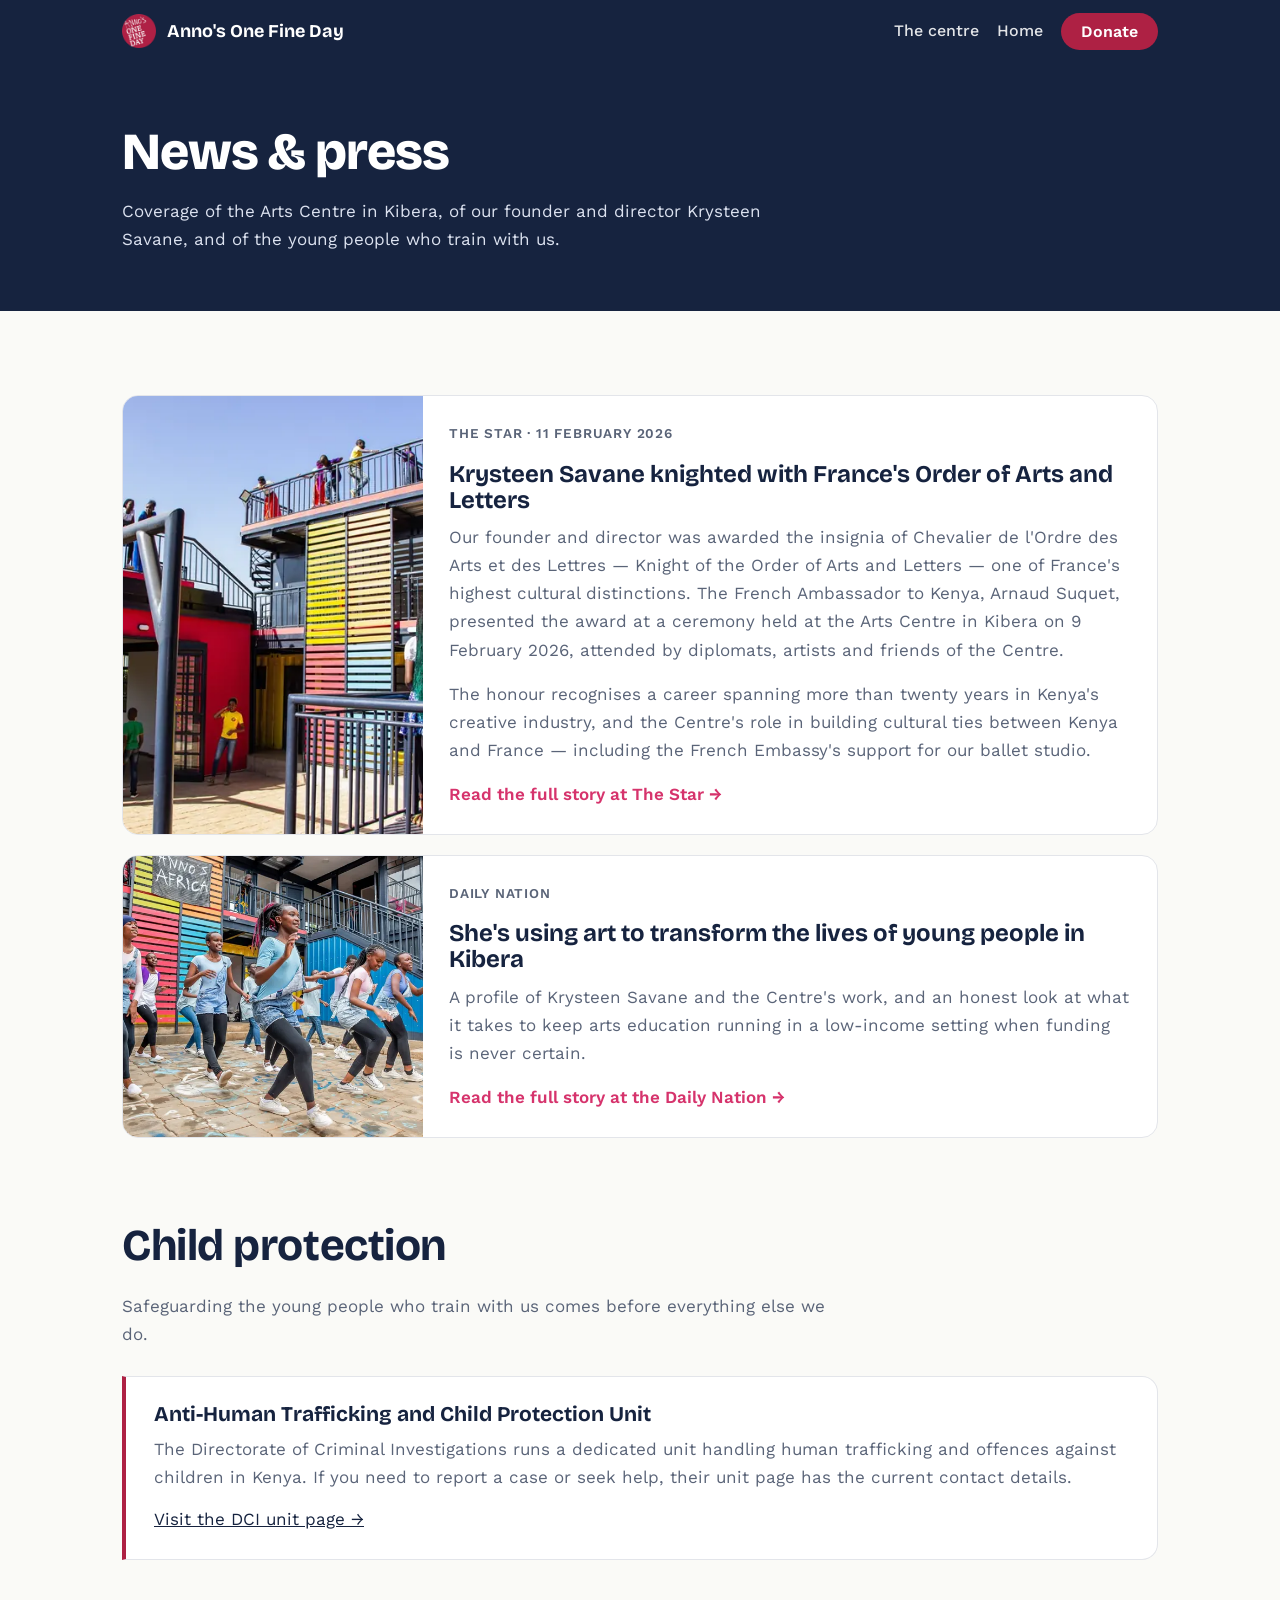
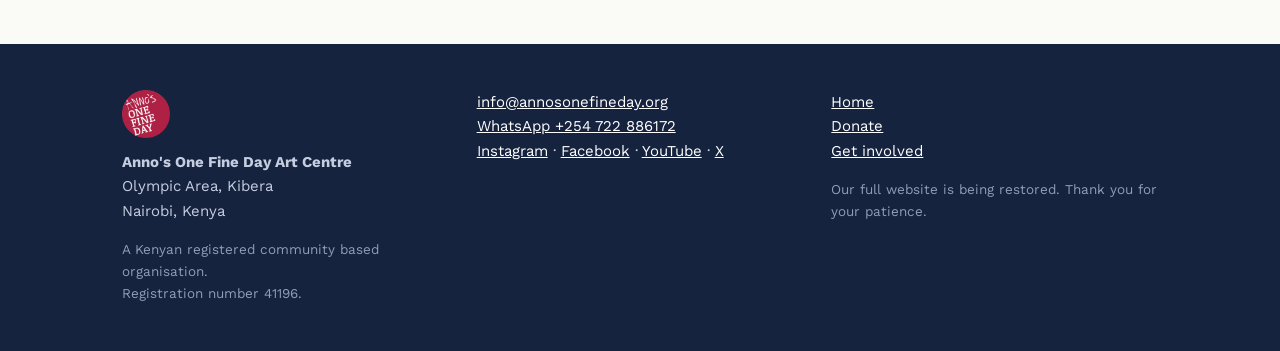
==== news.html @ a1a0af7f "added a news page and updated the mpesa details" ====
<!DOCTYPE html>
<html lang="en">
<head>
<meta charset="utf-8">
<meta name="viewport" content="width=device-width, initial-scale=1">
<title>News &amp; press | Anno's One Fine Day Art Centre</title>
<meta name="description" content="Press coverage of Anno's One Fine Day Art Centre in Kibera and of founder Krysteen Savane, plus child protection resources.">
<meta name="theme-color" content="#16233F">
<meta property="og:type" content="website">
<meta property="og:title" content="News &amp; press | Anno's One Fine Day Art Centre">
<meta property="og:description" content="Recent coverage of the Arts Centre in Kibera and of founder Krysteen Savane.">
<meta property="og:image" content="assets/hero.webp">
<meta name="twitter:card" content="summary_large_image">
<link rel="icon" href="assets/logo.png" type="image/png">
<link rel="apple-touch-icon" href="assets/logo.png">
<link rel="preconnect" href="https://fonts.googleapis.com">
<link href="https://fonts.googleapis.com/css2?family=Bricolage+Grotesque:wght@500;700;800&family=Work+Sans:wght@400;500;600&display=swap" rel="stylesheet">
<link rel="stylesheet" href="assets/site.css">
</head>
<body>

<header>
  <div class="wrap">
    <a class="brand" href="index.html"><img src="assets/logo.webp" alt="" width="34" height="34"><span>Anno's One Fine Day</span></a>
    <nav>
      <a class="nav-secondary" href="index.html#gallery">The centre</a>
      <a href="index.html">Home</a>
      <button class="btn btn-sun" data-donate>Donate</button>
    </nav>
  </div>
</header>

<main id="top">
<div class="banner">
  <div class="wrap">
    <h1>News &amp; press</h1>
    <p>Coverage of the Arts Centre in Kibera, of our founder and director Krysteen Savane, and of the young people who train with us.</p>
  </div>
</div>

<section>
  <div class="wrap">
    <div class="news-list">

      <div class="news-item">
        <img src="assets/gallery/the-centre.webp" alt="The Anno's One Fine Day Arts Centre building in Kibera" width="780" height="520" loading="lazy" decoding="async">
        <div class="news-body">
          <p class="news-meta">The Star &middot; 11 February 2026</p>
          <h3>Krysteen Savane knighted with France's Order of Arts and Letters</h3>
          <p>Our founder and director was awarded the insignia of Chevalier de l'Ordre des Arts et des Lettres &mdash; Knight of the Order of Arts and Letters &mdash; one of France's highest cultural distinctions. The French Ambassador to Kenya, Arnaud Suquet, presented the award at a ceremony held at the Arts Centre in Kibera on 9 February 2026, attended by diplomats, artists and friends of the Centre.</p>
          <p>The honour recognises a career spanning more than twenty years in Kenya's creative industry, and the Centre's role in building cultural ties between Kenya and France &mdash; including the French Embassy's support for our ballet studio.</p>
          <a class="more" href="https://www.the-star.co.ke/sasa/entertainment/2026-02-11-creative-film-producer-krysteen-savane-knighted-with-frances-order-of-arts-and-letters" target="_blank" rel="noopener">Read the full story at The Star &rarr;</a>
        </div>
      </div>

      <div class="news-item">
        <img src="assets/gallery/dance-class.webp" alt="Young people dancing in the courtyard of the centre" width="780" height="520" loading="lazy" decoding="async">
        <div class="news-body">
          <p class="news-meta">Daily Nation</p>
          <h3>She's using art to transform the lives of young people in Kibera</h3>
          <p>A profile of Krysteen Savane and the Centre's work, and an honest look at what it takes to keep arts education running in a low-income setting when funding is never certain.</p>
          <a class="more" href="https://nation.africa/kenya/life-and-style/mynetwork/she-s-using-art-to-transform-the-lives-of-young-people-in-kibera-5117668" target="_blank" rel="noopener">Read the full story at the Daily Nation &rarr;</a>
        </div>
      </div>

    </div>
  </div>
</section>

<section style="padding-top:0">
  <div class="wrap">
    <h2>Child protection</h2>
    <p class="lede">Safeguarding the young people who train with us comes before everything else we do.</p>
    <div class="resource">
      <h3>Anti-Human Trafficking and Child Protection Unit</h3>
      <p>The Directorate of Criminal Investigations runs a dedicated unit handling human trafficking and offences against children in Kenya. If you need to report a case or seek help, their unit page has the current contact details.</p>
      <a class="more" href="https://www.dci.go.ke/anti-human-trafficking-and-child-protection-unit" target="_blank" rel="noopener">Visit the DCI unit page &rarr;</a>
    </div>
  </div>
</section>
</main>

<footer>
  <div class="wrap">
    <div>
      <img src="assets/logo.webp" alt="" width="48" height="48">
      <b>Anno's One Fine Day Art Centre</b><br>Olympic Area, Kibera<br>Nairobi, Kenya
      <div class="reg">A Kenyan registered community based organisation.<br>Registration number 41196.</div>
    </div>
    <div id="contact"></div>
    <div>
      <a href="index.html">Home</a><br>
      <a href="index.html#give">Donate</a><br>
      <a href="index.html#involve">Get involved</a>
      <div class="reg">Our full website is being restored. Thank you for your patience.</div>
    </div>
  </div>
</footer>

<dialog id="donateDlg" aria-labelledby="dTitle">
  <div class="modal">
    <button class="close" id="dClose" aria-label="Close">&times;</button>
    <h3 id="dTitle">Give via M-Pesa</h3>
    <p style="margin:0;color:var(--mute)">Use Lipa na M-Pesa on your phone.</p>
    <ol>
      <li>Open M-Pesa, then choose <b>Lipa na M-Pesa</b> and <b>Pay Bill</b>.</li>
      <li>Enter the business number and account number below.</li>
      <li>Enter the amount you would like to give.</li>
      <li>Enter your PIN and send.</li>
    </ol>
    <div class="kv"><div><span>Business number (Paybill)</span><br><b id="dPay"></b></div><button data-copy="dPay">Copy</button></div>
    <div class="kv"><div><span>Account number</span><br><b id="dAcc"></b></div><button data-copy="dAcc">Copy</button></div>
    <p style="font-size:14px;color:var(--mute);margin:14px 0 0">You will get an M-Pesa confirmation message. Thank you for giving a child the chance to create.</p>
  </div>
</dialog>

<script src="assets/site.js"></script>
</body>
</html>
---- assets/site.css ----
:root{
  --ink:#16233F; --chalk:#FAFAF7; --brand:#AE2144; --sun:var(--brand); --pink:#D6336C; --leaf:#157A62; --mute:#5A6478;
  --bg:var(--chalk); --fg:#16233F; --card:#fff; --line:#e3e5ea;
}
@media (prefers-color-scheme:dark){
  :root{ --bg:#101A30; --fg:#F1F2F5; --card:#18264A; --line:#2c3d66; --mute:#A9B3C9; }
}
*{box-sizing:border-box} html{scroll-behavior:smooth}
body{margin:0;background:var(--bg);color:var(--fg);font:400 17px/1.65 "Work Sans",system-ui,sans-serif}
h1,h2,h3{font-family:"Bricolage Grotesque","Work Sans",system-ui,sans-serif;line-height:1.1;margin:0}
a{color:inherit}
.wrap{max-width:1080px;margin:0 auto;padding:0 22px}
:focus-visible{outline:3px solid var(--sun);outline-offset:3px}

/* header */
header{position:sticky;top:0;z-index:20;background:var(--ink);color:#fff}
header .wrap{display:flex;align-items:center;justify-content:space-between;gap:16px;height:62px}
.brand{display:flex;align-items:center;gap:11px;font:700 18px "Bricolage Grotesque",sans-serif;text-decoration:none}
.brand img{width:34px;height:34px;display:block}
nav{display:flex;align-items:center;gap:18px}
nav a{font-weight:500;font-size:16px;text-decoration:none;opacity:.88}
nav a:hover{opacity:1}
.btn{display:inline-block;border:0;cursor:pointer;font:600 16px "Work Sans",sans-serif;padding:13px 24px;border-radius:999px;text-decoration:none;transition:transform .15s}
.btn:hover{transform:translateY(-2px)}
.btn-sun{background:var(--sun);color:#fff}
.btn-line{background:transparent;color:inherit;border:2px solid currentColor}
header .btn{padding:9px 20px}

/* hero */
.hero{--hero-img:url("hero.webp");position:relative;background:var(--ink);color:#fff;overflow:hidden}
.hero::before,.hero::after{content:"";position:absolute;inset:0;pointer-events:none}
.hero::before{background:var(--hero-img) 62% 35%/cover no-repeat}
.hero::after{background:linear-gradient(100deg,rgba(22,35,63,.93) 0%,rgba(22,35,63,.84) 36%,rgba(22,35,63,.44) 70%,rgba(22,35,63,.24) 100%),linear-gradient(to top,rgba(22,35,63,.88),rgba(22,35,63,0) 58%)}
.hero .wrap{position:relative;z-index:1;display:grid;grid-template-columns:1.15fr .85fr;gap:40px;align-items:center;padding-top:88px;padding-bottom:104px}
.hero .eyebrow{text-transform:uppercase;letter-spacing:.13em;font-size:13px;font-weight:600;color:#F0B9C6;margin:0 0 16px}
.hero h1{font-size:clamp(34px,5.4vw,60px);font-weight:800;letter-spacing:-.02em}
.hero p.sub{font-size:19px;max-width:34em;color:#DCE2F0;margin:22px 0 30px}
.hero .actions{display:flex;gap:12px;flex-wrap:wrap}
.stage{position:relative;aspect-ratio:1;max-width:300px;justify-self:center;width:100%;display:grid;place-items:center}
.logo-badge{width:100%;height:auto;display:block;filter:drop-shadow(0 20px 46px rgba(0,0,0,.5))}
.stage img.photo{position:absolute;inset:0;width:100%;height:100%;object-fit:cover;border-radius:24px}

/* page banner (news) */
.banner{background:var(--ink);color:#fff;padding:62px 0 58px}
.banner h1{font-size:clamp(32px,5vw,52px);font-weight:800;letter-spacing:-.02em}
.banner p{color:#DCE2F0;max-width:40em;margin:16px 0 0}

/* sections */
section{padding:84px 0}
h2{font-size:clamp(30px,4vw,44px);font-weight:700;letter-spacing:-.01em;margin-bottom:22px}
.lede{color:var(--mute);max-width:42em;margin:0 0 28px}
.two{display:grid;grid-template-columns:1fr 1fr;gap:56px}
.two p{margin:0 0 16px;max-width:36em}
.stats{background:var(--sun);color:#fff;padding:58px 0}
.stats .wrap{display:grid;grid-template-columns:repeat(3,1fr);gap:26px}
.stat b{display:block;font:800 clamp(40px,6.2vw,66px)/1 "Bricolage Grotesque",sans-serif}
.stat span{font-weight:500}
.programs{display:flex;flex-wrap:wrap;gap:10px;margin-top:18px}
.programs span{border:2px solid var(--line);padding:8px 18px;border-radius:999px;font-weight:500}
.quote{margin:34px 0 0;padding:22px 26px;border-left:4px solid var(--brand);background:var(--card);border-radius:0 14px 14px 0}
.quote p{margin:0 0 10px;font-size:18px;font-style:italic}
.quote cite{font-style:normal;font-weight:600;font-size:15px;color:var(--mute)}

/* gallery */
.gallery .grid{display:grid;grid-template-columns:repeat(3,1fr);gap:20px}
.gallery figure{margin:0}
.gallery img{width:100%;height:auto;aspect-ratio:3/2;object-fit:cover;border-radius:14px;display:block;background:var(--line)}
.gallery figcaption{margin-top:10px;font-size:15px;line-height:1.45;color:var(--mute)}

/* instagram */
.insta{background:var(--card);border-top:1px solid var(--line);border-bottom:1px solid var(--line)}
.ig-grid{display:grid;grid-template-columns:repeat(3,1fr);gap:20px}
.ig-grid .ig-post{display:flex;align-items:center;background:#fff;
  border:1px solid var(--line);border-radius:14px;overflow:hidden}
/* --r is the post's media aspect (height / width). Percentage padding resolves against
   WIDTH, so the box is exactly media + 98px of Instagram chrome we want to keep:
   54px header + 44px "View more on Instagram". Everything below that is clipped. */
.ig-frame{position:relative;width:100%;height:0;padding-bottom:calc(var(--r,1) * 100% + 98px)}
.ig-frame iframe{position:absolute;inset:0;width:100%;height:100%;border:0;display:block}
.ig-follow{display:flex;align-items:center;justify-content:space-between;gap:24px;flex-wrap:wrap;
  background:var(--bg);border:1px solid var(--line);border-radius:16px;padding:28px}
.ig-follow b{display:block;font:700 21px "Bricolage Grotesque",sans-serif}
.ig-follow span{color:var(--mute);font-size:15px}
.ig-note{margin:22px 0 0;font-size:15px;color:var(--mute)}
.ig-note a{font-weight:600;color:var(--pink);text-decoration:none}
.ig-note a:hover{text-decoration:underline}

/* news */
.news-list{display:grid;gap:20px}
.news-item{display:grid;grid-template-columns:300px 1fr;gap:26px;align-items:center;
  background:var(--card);border:1px solid var(--line);border-radius:16px;overflow:hidden}
.news-item img{width:100%;height:100%;min-height:200px;object-fit:cover;display:block;background:var(--line)}
.news-body{padding:26px 28px 26px 0}
.news-meta{font-size:13.5px;font-weight:600;letter-spacing:.06em;text-transform:uppercase;color:var(--brand);margin:0 0 10px}
.news-item h3{font-size:24px;margin-bottom:10px}
.news-item p{margin:0 0 16px;color:var(--mute)}
.news-item a.more{font-weight:600;color:var(--pink);text-decoration:none}
.news-item a.more:hover{text-decoration:underline}
.resource{background:var(--card);border:1px solid var(--line);border-left:4px solid var(--brand);border-radius:0 16px 16px 0;padding:26px 28px}
.resource h3{font-size:21px;margin-bottom:8px}
.resource p{margin:0 0 14px;color:var(--mute)}

/* partners */
.partners{border-top:1px solid var(--line);padding:46px 0}
.partners h3{font-size:14px;letter-spacing:.12em;text-transform:uppercase;color:var(--mute);margin-bottom:16px}
.partners .list{display:flex;flex-wrap:wrap;gap:10px 12px}
.partners .list span{font-weight:500;font-size:15.5px;color:var(--fg);border:1px solid var(--line);
  border-radius:999px;padding:7px 16px;background:var(--card)}

/* donate */
.give{background:var(--ink);color:#fff;text-align:center}
.give h2{margin-left:auto;margin-right:auto;max-width:18em}
.give p.sub{max-width:36em;margin:0 auto 28px;color:#DCE2F0}
.amounts{display:flex;gap:10px;justify-content:center;flex-wrap:wrap;margin-bottom:18px}
.amounts button{background:transparent;color:#fff;border:2px solid #5d6f9a;border-radius:14px;padding:12px 22px;font:600 17px "Work Sans",sans-serif;cursor:pointer}
.amounts button[aria-pressed=true]{background:var(--pink);border-color:var(--pink)}
.amounts small{display:block;font-weight:400;font-size:13px;color:#DCE2F0}
.custom{margin:0 0 28px}
.custom label{display:block;font-size:15px;color:#DCE2F0;margin-bottom:10px}
.custom .field{display:inline-flex;align-items:center;gap:9px;border:2px solid #5d6f9a;border-radius:14px;padding:11px 20px;transition:background-color .15s,border-color .15s}
.custom .field:focus-within{border-color:var(--pink)}
.custom .field.on{background:var(--pink);border-color:var(--pink)}
.custom .field span{font:600 17px "Work Sans",sans-serif;color:#DCE2F0}
.custom .field.on span{color:#fff}
.custom input{background:transparent;border:0;color:#fff;font:600 17px "Work Sans",sans-serif;width:9ch;padding:0}
.custom input::placeholder{color:#93a3c6;font-weight:400}

/* get involved */
.involve .cards{display:grid;grid-template-columns:repeat(3,1fr);gap:20px;margin-top:10px}
.involve .card{background:var(--card);border:1px solid var(--line);border-radius:16px;padding:26px}
.involve h3{font-size:22px;margin-bottom:8px}
.involve .card p{margin:0 0 16px;color:var(--mute)}
.involve .card a{font-weight:600;color:var(--pink)}
.share{display:flex;gap:10px;flex-wrap:wrap;margin-top:18px}
.share a,.share button{font:500 15px "Work Sans",sans-serif;color:var(--fg);background:transparent;border:2px solid var(--line);padding:9px 18px;border-radius:999px;text-decoration:none;cursor:pointer}

footer{background:var(--ink);color:#C5CDE0;padding:46px 0;font-size:15px}
footer .wrap{display:grid;grid-template-columns:repeat(3,1fr);gap:28px;align-items:start}
footer img{width:48px;height:48px;display:block;margin-bottom:12px}
footer a{color:#fff}
footer .reg{font-size:13.5px;color:#909CBA;margin-top:14px}

/* modal */
dialog{border:0;border-radius:20px;padding:0;max-width:460px;width:calc(100% - 32px);background:var(--card);color:var(--fg)}
dialog::backdrop{background:rgba(10,16,32,.7)}
.modal{padding:30px}
.modal h3{font-size:26px;margin-bottom:6px}
.modal ol{padding-left:20px;margin:16px 0}
.modal li{margin-bottom:6px}
.kv{display:flex;justify-content:space-between;align-items:center;gap:12px;background:var(--bg);border:1px solid var(--line);border-radius:12px;padding:12px 16px;margin-bottom:10px}
.kv span{color:var(--mute);font-size:14px}
.kv b{font:700 22px "Bricolage Grotesque",sans-serif}
.kv button{background:var(--ink);color:#fff;border:0;border-radius:8px;padding:7px 14px;font:500 14px "Work Sans",sans-serif;cursor:pointer}
.close{float:right;background:none;border:0;font-size:28px;line-height:1;cursor:pointer;color:var(--fg)}

@media(max-width:900px){
  .ig-grid{grid-template-columns:1fr 1fr}
  .ig-grid .ig-post:nth-child(3){display:none}
}
@media(max-width:820px){
  .hero .wrap,.two,.involve .cards,.stats .wrap,footer .wrap{grid-template-columns:1fr}
  .hero .wrap{padding-top:54px;padding-bottom:62px}
  .hero::before{background-position:58% 32%}
  .hero::after{background:linear-gradient(rgba(22,35,63,.86),rgba(22,35,63,.78))}
  .stage{max-width:188px}
  .gallery .grid{grid-template-columns:1fr 1fr;gap:14px}
  .news-item{grid-template-columns:1fr}
  .news-item img{min-height:180px;max-height:240px}
  .news-body{padding:0 26px 26px}
  nav{gap:14px}
  section{padding:60px 0}
}
@media(max-width:560px){
  .gallery .grid{grid-template-columns:1fr}
  .ig-grid{grid-template-columns:1fr}
  .ig-grid .ig-post:nth-child(3){display:block}
  nav{gap:12px}
  nav a{font-size:15px}
  nav a.nav-secondary{display:none}
  header .btn{padding:8px 16px;font-size:15px}
  .brand span{font-size:16px}
}
@media(max-width:430px){
  .brand span{display:none}
}
@media(prefers-reduced-motion:reduce){*{transition:none!important;scroll-behavior:auto!important}}
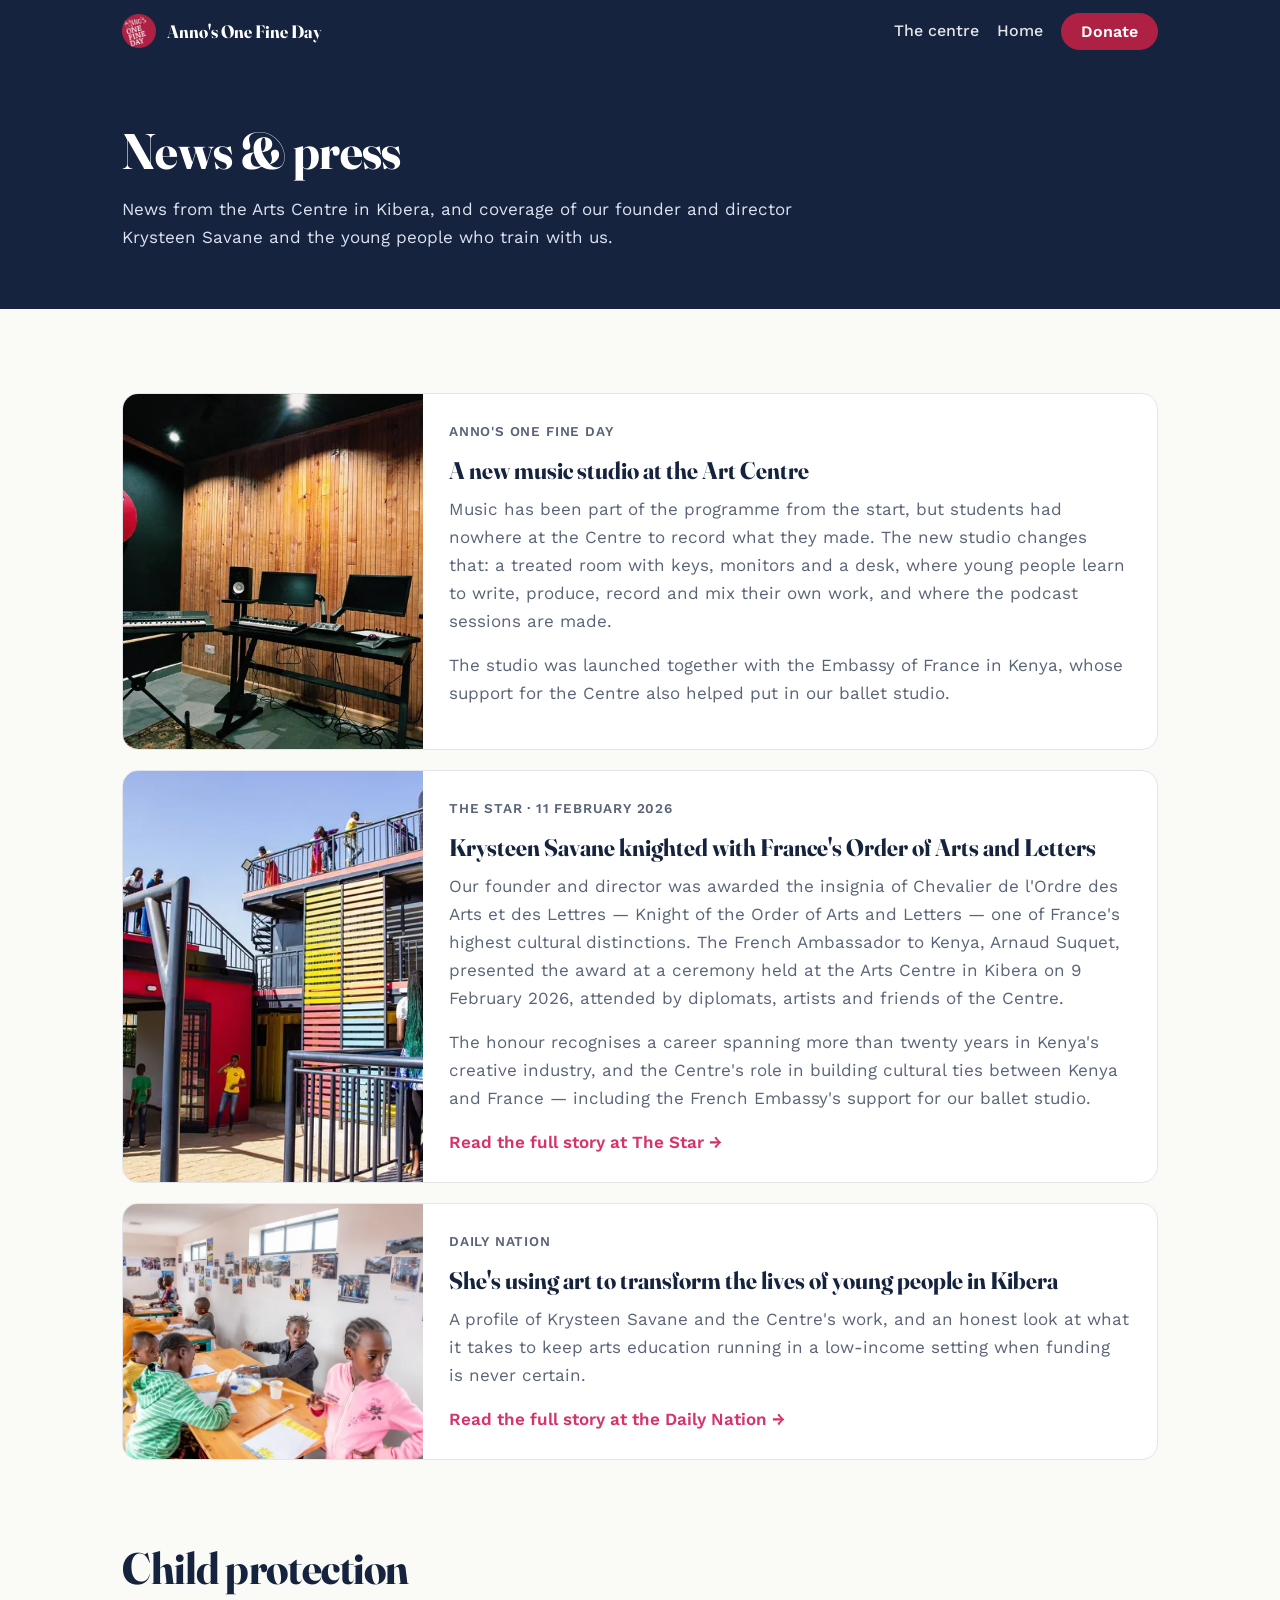
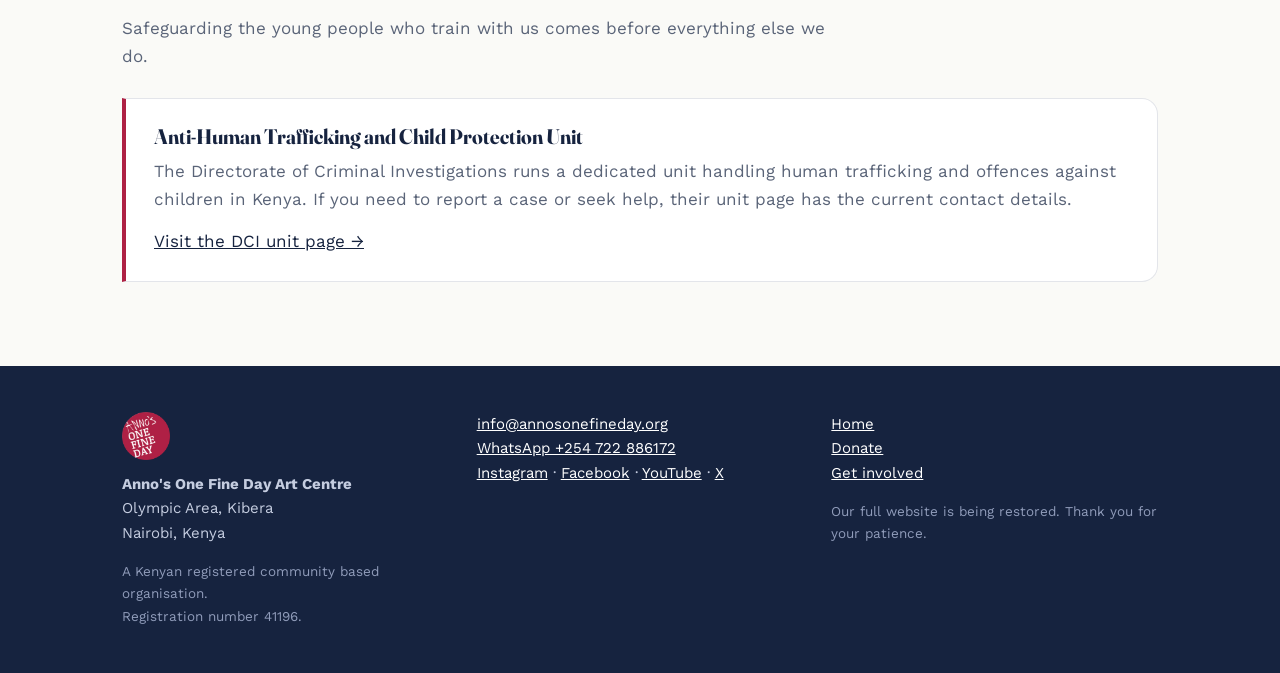
==== commit e61eab41: "made changes to the hero section and added news" ====
--- a/news.html
+++ b/news.html
@@ -14,7 +14,7 @@
 <link rel="icon" href="assets/logo.png" type="image/png">
 <link rel="apple-touch-icon" href="assets/logo.png">
 <link rel="preconnect" href="https://fonts.googleapis.com">
-<link href="https://fonts.googleapis.com/css2?family=Bricolage+Grotesque:wght@500;700;800&family=Work+Sans:wght@400;500;600&display=swap" rel="stylesheet">
+<link href="https://fonts.googleapis.com/css2?family=Fraunces:opsz,wght@144,700&family=Work+Sans:wght@400;500;600&display=swap" rel="stylesheet">
 <link rel="stylesheet" href="assets/site.css">
 </head>
 <body>
@@ -34,13 +34,23 @@
 <div class="banner">
   <div class="wrap">
     <h1>News &amp; press</h1>
-    <p>Coverage of the Arts Centre in Kibera, of our founder and director Krysteen Savane, and of the young people who train with us.</p>
+    <p>News from the Arts Centre in Kibera, and coverage of our founder and director Krysteen Savane and the young people who train with us.</p>
   </div>
 </div>
 
 <section>
   <div class="wrap">
     <div class="news-list">
+
+      <div class="news-item">
+        <img src="assets/gallery/music-studio-new.webp" alt="The new recording studio at the Art Centre, with keyboard, monitors and the Anno&#39;s One Fine Day logo on the wall" width="780" height="520" loading="lazy" decoding="async">
+        <div class="news-body">
+          <p class="news-meta">Anno&#39;s One Fine Day</p>
+          <h3>A new music studio at the Art Centre</h3>
+          <p>Music has been part of the programme from the start, but students had nowhere at the Centre to record what they made. The new studio changes that: a treated room with keys, monitors and a desk, where young people learn to write, produce, record and mix their own work, and where the podcast sessions are made.</p>
+          <p>The studio was launched together with the Embassy of France in Kenya, whose support for the Centre also helped put in our ballet studio.</p>
+        </div>
+      </div>
 
       <div class="news-item">
         <img src="assets/gallery/the-centre.webp" alt="The Anno's One Fine Day Arts Centre building in Kibera" width="780" height="520" loading="lazy" decoding="async">
@@ -54,7 +64,7 @@
       </div>
 
       <div class="news-item">
-        <img src="assets/gallery/dance-class.webp" alt="Young people dancing in the courtyard of the centre" width="780" height="520" loading="lazy" decoding="async">
+        <img src="assets/gallery/art-room.webp" alt="Children painting at long tables in the art room, photographs pinned along the wall" width="780" height="520" loading="lazy" decoding="async">
         <div class="news-body">
           <p class="news-meta">Daily Nation</p>
           <h3>She's using art to transform the lives of young people in Kibera</h3>
@@ -105,7 +115,7 @@
     <ol>
       <li>Open M-Pesa, then choose <b>Lipa na M-Pesa</b> and <b>Pay Bill</b>.</li>
       <li>Enter the business number and account number below.</li>
-      <li>Enter the amount you would like to give.</li>
+      <li>Enter the amount you would like to give, in Kenyan shillings.</li>
       <li>Enter your PIN and send.</li>
     </ol>
     <div class="kv"><div><span>Business number (Paybill)</span><br><b id="dPay"></b></div><button data-copy="dPay">Copy</button></div>
--- a/assets/site.css
+++ b/assets/site.css
@@ -7,7 +7,7 @@
 }
 *{box-sizing:border-box} html{scroll-behavior:smooth}
 body{margin:0;background:var(--bg);color:var(--fg);font:400 17px/1.65 "Work Sans",system-ui,sans-serif}
-h1,h2,h3{font-family:"Bricolage Grotesque","Work Sans",system-ui,sans-serif;line-height:1.1;margin:0}
+h1,h2,h3{font-family:"Fraunces","Work Sans",system-ui,sans-serif;font-variation-settings:"opsz" 144;line-height:1.1;margin:0}
 a{color:inherit}
 .wrap{max-width:1080px;margin:0 auto;padding:0 22px}
 :focus-visible{outline:3px solid var(--sun);outline-offset:3px}
@@ -15,7 +15,7 @@
 /* header */
 header{position:sticky;top:0;z-index:20;background:var(--ink);color:#fff}
 header .wrap{display:flex;align-items:center;justify-content:space-between;gap:16px;height:62px}
-.brand{display:flex;align-items:center;gap:11px;font:700 18px "Bricolage Grotesque",sans-serif;text-decoration:none}
+.brand{display:flex;align-items:center;gap:11px;font:700 18px "Fraunces",serif;font-variation-settings:"opsz" 144;text-decoration:none}
 .brand img{width:34px;height:34px;display:block}
 nav{display:flex;align-items:center;gap:18px}
 nav a{font-weight:500;font-size:16px;text-decoration:none;opacity:.88}
@@ -33,7 +33,7 @@
 .hero::after{background:linear-gradient(100deg,rgba(22,35,63,.93) 0%,rgba(22,35,63,.84) 36%,rgba(22,35,63,.44) 70%,rgba(22,35,63,.24) 100%),linear-gradient(to top,rgba(22,35,63,.88),rgba(22,35,63,0) 58%)}
 .hero .wrap{position:relative;z-index:1;display:grid;grid-template-columns:1.15fr .85fr;gap:40px;align-items:center;padding-top:88px;padding-bottom:104px}
 .hero .eyebrow{text-transform:uppercase;letter-spacing:.13em;font-size:13px;font-weight:600;color:#F0B9C6;margin:0 0 16px}
-.hero h1{font-size:clamp(34px,5.4vw,60px);font-weight:800;letter-spacing:-.02em}
+.hero h1{font-size:clamp(33px,5vw,56px);font-weight:700;letter-spacing:-.012em;line-height:1.08}
 .hero p.sub{font-size:19px;max-width:34em;color:#DCE2F0;margin:22px 0 30px}
 .hero .actions{display:flex;gap:12px;flex-wrap:wrap}
 .stage{position:relative;aspect-ratio:1;max-width:300px;justify-self:center;width:100%;display:grid;place-items:center}
@@ -42,7 +42,7 @@
 
 /* page banner (news) */
 .banner{background:var(--ink);color:#fff;padding:62px 0 58px}
-.banner h1{font-size:clamp(32px,5vw,52px);font-weight:800;letter-spacing:-.02em}
+.banner h1{font-size:clamp(31px,4.7vw,50px);font-weight:700;letter-spacing:-.012em}
 .banner p{color:#DCE2F0;max-width:40em;margin:16px 0 0}
 
 /* sections */
@@ -53,7 +53,7 @@
 .two p{margin:0 0 16px;max-width:36em}
 .stats{background:var(--sun);color:#fff;padding:58px 0}
 .stats .wrap{display:grid;grid-template-columns:repeat(3,1fr);gap:26px}
-.stat b{display:block;font:800 clamp(40px,6.2vw,66px)/1 "Bricolage Grotesque",sans-serif}
+.stat b{display:block;font:700 clamp(40px,6.2vw,66px)/1 "Fraunces",serif;font-variation-settings:"opsz" 144;letter-spacing:-.015em}
 .stat span{font-weight:500}
 .programs{display:flex;flex-wrap:wrap;gap:10px;margin-top:18px}
 .programs span{border:2px solid var(--line);padding:8px 18px;border-radius:999px;font-weight:500}
@@ -79,7 +79,7 @@
 .ig-frame iframe{position:absolute;inset:0;width:100%;height:100%;border:0;display:block}
 .ig-follow{display:flex;align-items:center;justify-content:space-between;gap:24px;flex-wrap:wrap;
   background:var(--bg);border:1px solid var(--line);border-radius:16px;padding:28px}
-.ig-follow b{display:block;font:700 21px "Bricolage Grotesque",sans-serif}
+.ig-follow b{display:block;font:700 21px "Fraunces",serif;font-variation-settings:"opsz" 144}
 .ig-follow span{color:var(--mute);font-size:15px}
 .ig-note{margin:22px 0 0;font-size:15px;color:var(--mute)}
 .ig-note a{font-weight:600;color:var(--pink);text-decoration:none}
@@ -149,7 +149,7 @@
 .modal li{margin-bottom:6px}
 .kv{display:flex;justify-content:space-between;align-items:center;gap:12px;background:var(--bg);border:1px solid var(--line);border-radius:12px;padding:12px 16px;margin-bottom:10px}
 .kv span{color:var(--mute);font-size:14px}
-.kv b{font:700 22px "Bricolage Grotesque",sans-serif}
+.kv b{font:700 22px "Fraunces",serif;font-variation-settings:"opsz" 144}
 .kv button{background:var(--ink);color:#fff;border:0;border-radius:8px;padding:7px 14px;font:500 14px "Work Sans",sans-serif;cursor:pointer}
 .close{float:right;background:none;border:0;font-size:28px;line-height:1;cursor:pointer;color:var(--fg)}
 
